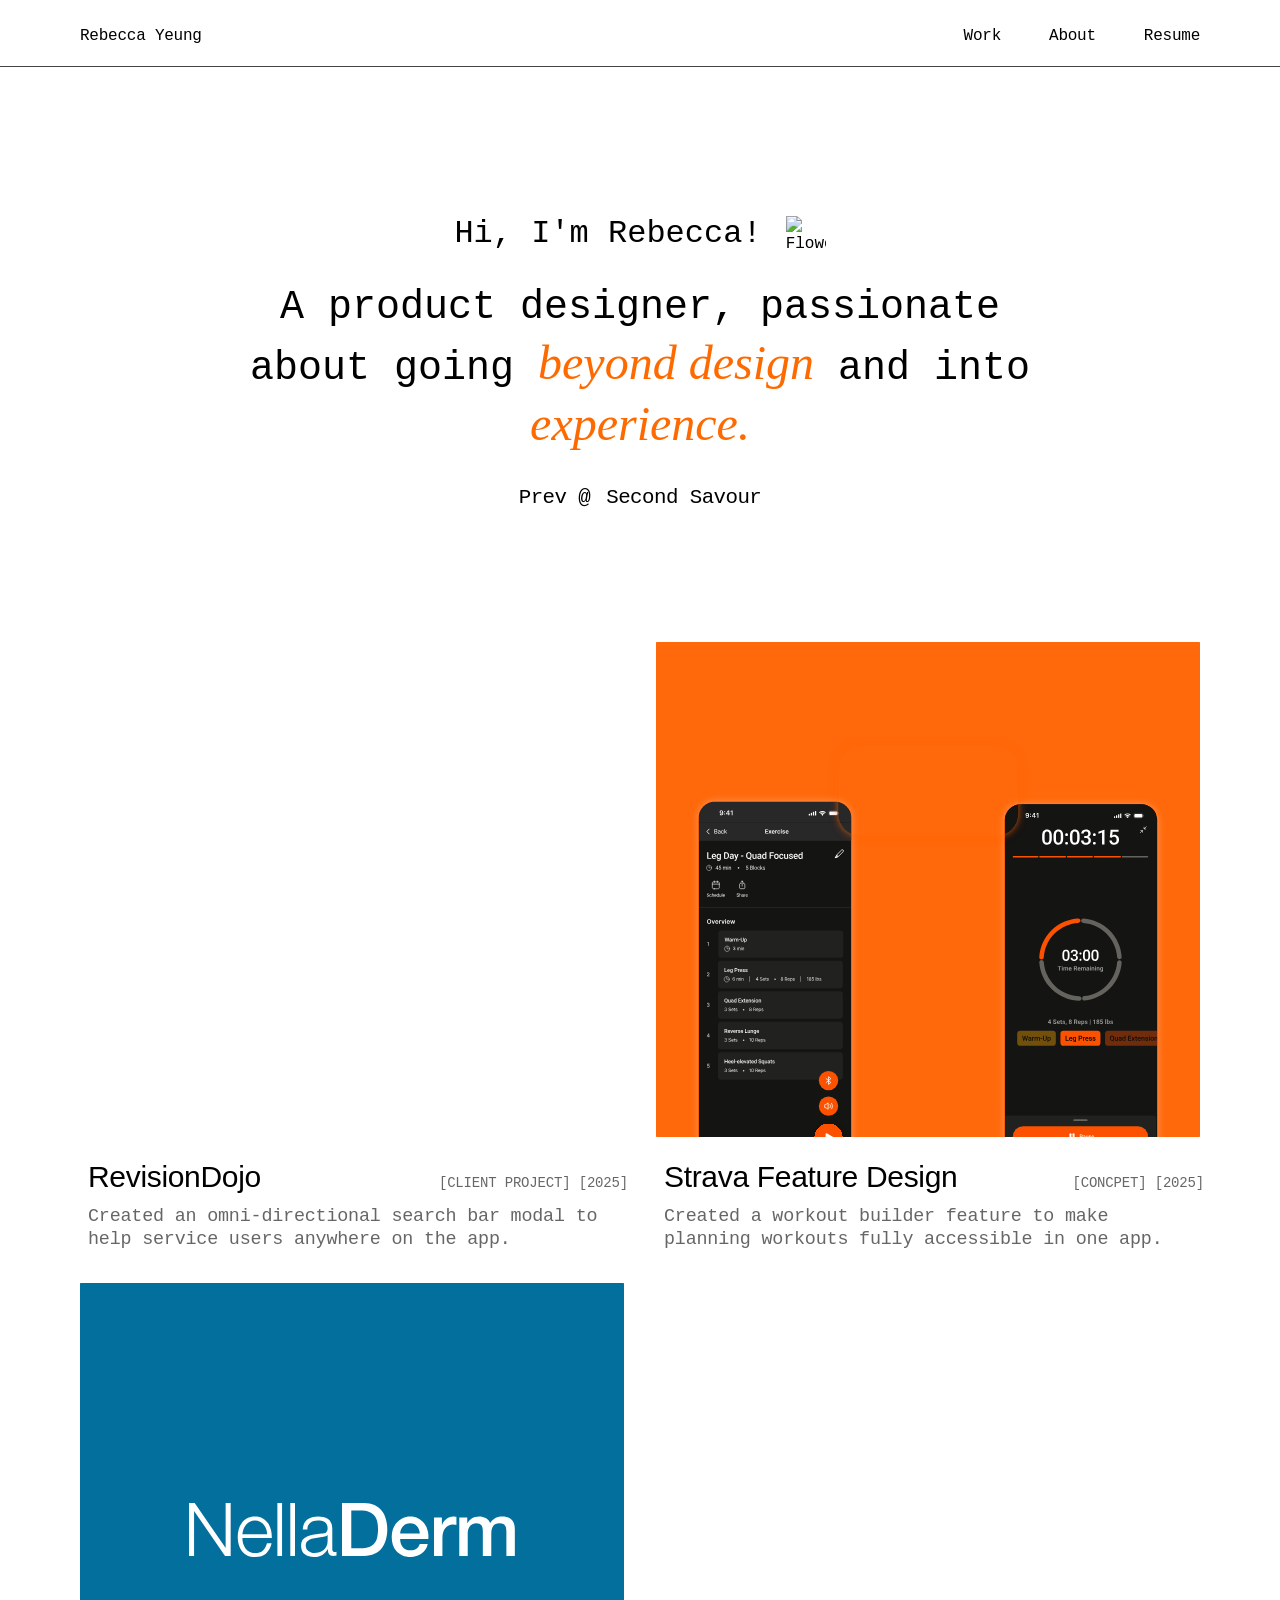
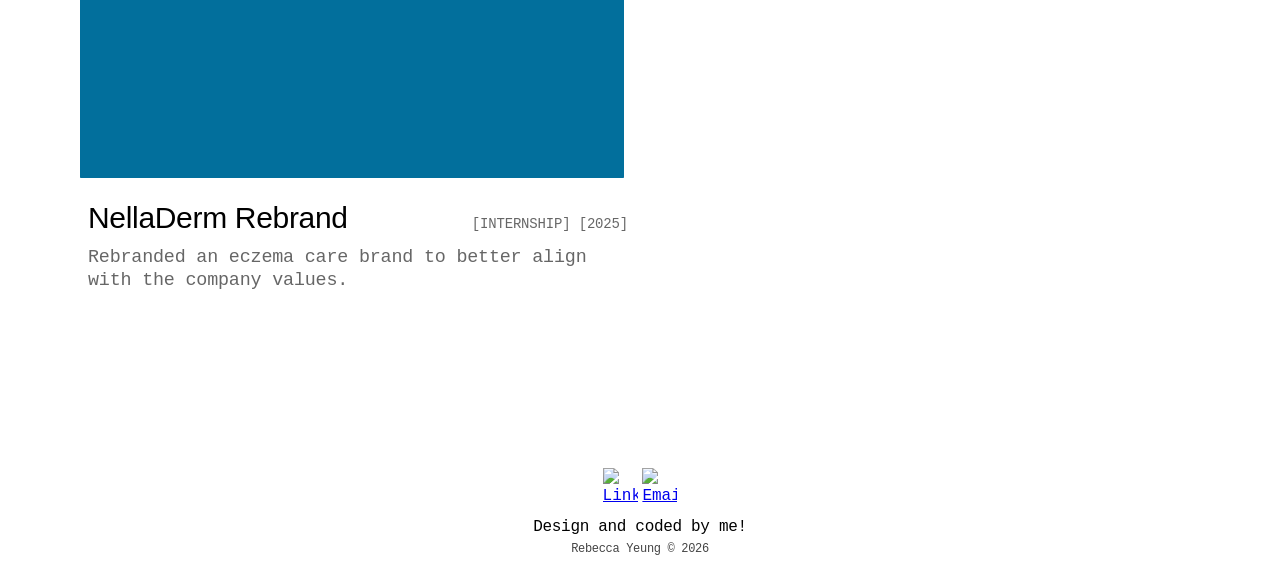
==== index.html @ e57e9203 "added the styling for the home page" ====
<!DOCTYPE html>
<html lang="en">
  <head>
    <meta charset="UTF-8" />
    <meta name="viewport" content="width=device-width, initial-scale=1.0" />
    <title>Rebecca Yeung - Porfolio</title>
    <link rel="icon" type="image/svg+xml" href="/flower-icon.svg" />
    <link rel="stylesheet" href="public/css/landing.css" />
  </head>

  <body>
    <!-- Header Navigation -->
    <header class="header">
        <div class="container">
            <nav class="nav">
                <div class="nav-left">
                    <li><a href="index.html">Rebecca Yeung</a></li>
                </div>
                <ul class="nav-links">
                    <li><a href="index.html#work">Work</a></li>
                    <li><a href="public/pages/about.html">About</a></li>
                    <li><a href="public/assets/rebecca-yeung-resume.pdf">Resume</a></li>
                </ul>
            </nav>
        </div>
    </header>

    <!-- Hero Section -->
    <section class="hero">
        <div class="container">
            <div class="hero-content">
                <div class="intro">
                    <h1>Hi, I'm Rebecca!</h1>
                    <img class="flower-icon" width="35" height="35" src="public/assets/flower-icon.svg" alt="Flower Icon">
                </img>
                </div>
                
                <h2 class="tagline">
                    A product designer, passionate about going 
                    <span class="highlight">beyond design</span> 
                    and into <span class="highlight">experience.</span>
                </h2>

                <p class="employment">
                  Prev @ <a href="https://www.secondsavour.ca/" target="_blank">Second Savour</a>
                </p>
            </div>
        </div>
    </section>

    <!-- Projects Section -->
    <section class="projects" id="work">
        <div class="container">
            <div class="projects-grid">
                <!-- Project 1: RevisionDojo -->
               <div class="project-card">
                    <div class="project-image">
                        <video autoplay muted loop playsinline>
                            <source src="public/assets/revisiondojo.mp4" type="video/mp4">
                        </video>
                    </div>
                    <div class="project-info">
                        <div class="project-header">
                            <h3>RevisionDojo</h3>
                            <span class="project-meta">[CLIENT PROJECT] [2025]</span>
                        </div>
                        <p class="project-description">Created an omni-directional search bar modal to help service users anywhere on the app.</p>
                    </div>
                </div>

                <!-- Project 2: Strava Feature Design -->
                <div class="project-card">
                      <div class="project-image orange-bg">
                          <video autoplay loop muted playsinline>
                              <source src="public/assets/strava-video-home.mp4" type="video/mp4">
                          </video>
                          <img src="public/assets/strava.svg" alt="Strava workout interface">
                      </div>
                      <div class="project-info">
                          <div class="project-header">
                              <h3>Strava Feature Design</h3>
                              <span class="project-meta">[CONCPET] [2025]</span>
                          </div>
                          <p class="project-description">Created a workout builder feature to make planning workouts fully accessible in one app.</p>
                      </div>
                  </div>

                <!-- Project 3: NellaDerm Rebrand -->
                <div class="project-card">
                      <div class="project-image blue-bg">
                          <img src="public/assets/NellaDerm.svg" alt="NellaDerm product packaging">
                      </div>
                      <div class="project-info">
                          <div class="project-header">
                              <h3>NellaDerm Rebrand</h3>
                              <span class="project-meta">[INTERNSHIP] [2025]</span>
                          </div>
                          <p class="project-description">Rebranded an eczema care brand to better align with the company values.</p>
                      </div>
                  </div>
            </div>
        </div>
    </section>

    <!-- Footer -->
    <footer class="footer">
      <div class="container">
          <div class="footer-content">
              <div class="social-icons">
                  <!-- LinkedIn Icon -->
                  <a href="https://linkedin.com/in/rebecca-yeung-" aria-label="LinkedIn" class="social-icon">
                      <img src="public/assets/linkedin.svg" alt="LinkedIn" width="35" height="35">
                  </a>
                  <!-- Email Icon -->
                  <a href="mailto:rcy3@sfu.ca" aria-label="Email" class="social-icon">
                      <img src="public/assets/mail.svg" alt="Email" width="35" height="35">
                  </a>
              </div>
              <p class="footer-text">Design and coded by me!</p>
              <h6 class="footer-copyright">Rebecca Yeung © 2026</h6>
          </div>
      </div>
    </footer>
</body>
</html>
---- public/css/landing.css ----
html {
    scroll-behavior: smooth;
}

/* Reset and Base Styles */
* {
    margin: 0;
    padding: 0;
    box-sizing: border-box;
}

/* FONTS */
@font-face {
  font-family: "IBM Plex Serif";
  src: url("../fonts/IBMPlexSerif-Regular.ttf") format("ttf"); /* .. goes back a folder */
  font-weight: 500;
  font-style: normal;
}

@font-face {
  font-family: "IBM Plex Mono";
  src: url("../fonts/IBMPlexMono-Regular.ttf") format("ttf"); /* .. goes back a folder */
  font-weight: 500;
  font-style: normal;
}

@font-face {
  font-family: "IBM Plex Mono";
  src: url("../fonts/IBMPlexMono-Light.ttf") format("ttf"); /* .. goes back a folder */
  font-weight: 400;
  font-style: normal;
}

@font-face {
  font-family: "IBM Plex Mono";
  src: url("../fonts/IBMPlexMono-ExtraLight.ttf") format("ttf"); /* .. goes back a folder */
  font-weight: 300;
  font-style: normal;
}



body {
    font-family: 'Inter', 'IBM Plex Mono', 'IBM Plex Serif', monospace;
    background-color: #ffffff;
    color: #000000;
    line-height: 1.6;
    overflow-x: hidden;
}

/* Container */
.container {
    max-width: 107.5rem;
    margin: 0 auto;
    padding: 0 5rem;
}

@media (max-width: 48rem) {
    .container {
        padding: 0 1.5rem;
    }
}

/* Header */
.header {
    padding: 1.5rem 0 1rem;
    border-bottom: 0.06rem solid #444444;
    position: fixed;
    top: 0;
    left: 0;
    right: 0;
    background-color: white;
    z-index: 1000;
}

.intro {
   padding: 1rem;
}
.nav {
    display: flex;
    justify-content: space-between;
    align-items: center;
}

.nav-left {
    font-family: "IBM Plex Mono", monospace;
    font-size: 1rem;
    color: #666666;
    letter-spacing: -0.015rem;
    list-style: none;
    font-weight: 400;
}

.nav-links {
    display: flex;
    gap: 3rem;
    list-style: none;
    color: #666666;
    font-weight: 400;
}


.nav-links a {
    font-family: 'IBM Plex Mono', monospace;
    font-size: 1rem;
    color: rgba(0, 0, 0, 0.6);
    text-decoration: none;
    transition: color 0.3s ease;
    letter-spacing: -0.015rem;
}

.nav-links a:hover {
    color: #FF6A00;
}

.nav-left a:hover {
    color: #FF6A00;
}

.nav-links a:visited,
.nav-left a:visited {
    color: inherit;
}

.nav-links a,
.nav-left a {
    color: black; 
    text-decoration: none;
}

.nav-links a:visited,
.nav-left a:visited {
    color: (rgb(0,0,0,0.6)); 
}

.nav-links a:hover,
.nav-left a:hover {
    color: #FF6A00; 
}

@media (max-width: 48rem) {
    .nav-links {
        gap: 1.5rem;
    }
    
    .nav-left a {
        font-size: 0.75rem;
    }
    .nav-links a {
        font-size: 0.75rem;
    }
    .header {
        padding: 1rem 0 0.5rem;
    }
}

/* Hero Section */
.hero {
    padding: 12rem 0 4rem;
    text-align: center;
}

.hero-content {
    max-width: 75rem;
    margin: 0 auto;
}

.intro {
    display: flex;
    align-items: flex-start;
    gap: 1.5rem;
    margin-bottom: 0.5rem;
    justify-content: center;
}

.intro h1 {
    font-size: 2rem;
    font-weight: 400;
}

.flower-icon {
    height: 2.5rem;
    width: 2.5rem;
    flex-shrink: 0;
    margin-top: 0.5rem;
}

.tagline {
    font-size: 2.5rem;
    font-weight: 400;
    line-height: 1.25;
    margin-bottom: 2.625rem;
    max-width: 50rem;
    word-spacing: 1;
    display: block;
    margin-left: auto;
    margin-right: auto;
}

.highlight {
    color: #FF6A00;
    font-family: "IBM Plex Serif", serif;
    font-weight: medium;
    font-style: italic;
    font-size: 3rem;
}

.employment {
    display: flex;
    align-items: center;
    gap: 1rem;
    color: black;
    font-size: 1.3rem;
    letter-spacing: -0.035rem;
    cursor: pointer;
    justify-content: center;
    margin-top: -1rem;
}


.employment a:hover {
    color: #FF6A00;
}

.employment a,
.employment a:visited {
    color: black;
    text-decoration: none;
}

.employment a:hover {
    color: #FF6A00;
}

@media (max-width: 48rem) {
    .hero {
        padding: 5rem 0 3.5rem;
    }

    .intro h1 {
        font-size: 1.5rem;
    }

    .flower-icon {
        width: 2rem;
        height: 2rem;
    }

    .tagline {
        font-size: 1.5rem;
    }

    .employment {
        font-size: 1rem;
    }
}

@media (max-width: 64rem) {
    .highlight {
        font-size: 2rem;
    }
}

/* Projects Section */
.projects {
    padding: 4rem 0 1rem;
}

.projects-grid {
    display: grid;
    grid-template-columns: repeat(2, 1fr);
    gap: 2rem;
    max-width: 100%;
    margin: 0;
    padding: 0;
}
.project-card {
    cursor: pointer;
}

.project-image::after {
    content: '';
    position: absolute;
    top: 0;
    left: 0;
    width: 100%;
    height: 100%;
    background-color: rgba(33, 33, 33, 0);
    pointer-events: none;
    border-radius: 0.05rem
    
}

.project-card:hover .project-image::after {
    background-color: rgba(33, 33, 33, 0.3);
    transition: ease 0.5s;
}

.project-image {
    width: 100%;
    aspect-ratio: 1.1;
    border-radius: 0.05rem;
    border-color: #666666;
    overflow: hidden;
    margin-bottom: 1.5rem;
    display: flex;
    align-items: center;
    justify-content: center;
    position: relative;
}

.project-image img,
.project-image video {
    width: 100%;
    height: 100%;
    object-fit: cover;
}

.project-image img {
    width: 60%;
    height: auto;
    object-fit: contain;
    object-position: top;
}

.orange-bg {
    position: relative;
}

.orange-bg img {
    width: 87%;
    height: auto;
    margin-top: 11.5rem;
    object-fit: contain;
    object-position: top;
}

.orange-bg video {
    position: absolute;
    top: 4rem;
    left: 50%;
    transform: translateX(-50%);
    width: 33%;
    height: auto;
    object-fit: contain;
    object-position: top;
    border-radius: 1.4rem;
    z-index: 1;
    margin-top: 2.5rem;
    box-shadow: 0 0 0.3rem rgba(255, 106, 0, 0.4),
            0 0 0.5rem rgba(255, 106, 0, 0.3),
            0 0 0.7rem rgba(255, 106, 0, 0.2);
}

.orange-bg video:hover {
    filter: brightness(0.9);
}  

.orange-bg {
    background: #FF690B;
}
    
.blue-bg {
    background: #026F9C;
}

.project-info {
    padding: 0 0.5rem;
}

.project-header {
    display: flex;
    justify-content: space-between;
    align-items: baseline;
    margin-bottom: 0.75rem;
    margin-top: -0.5rem;
    flex-wrap: wrap;
    gap: 0.75rem;
    font-weight: 300;
    font-family: "IBM Plex Mono", monospace;
}

.project-info h3 {
    font-size: 1.875rem;
    font-weight: 500;
    letter-spacing: -0.02rem;
    font-family: "Inter", sans-serif;
    font-weight: 500;
}

.project-meta {
    font-size: 0.875rem;
    color: rgba(0, 0, 0, 0.6);
    letter-spacing: -0.01125rem;
    margin-right: -0.75rem;
    font-weight: 400;

}

.project-description {
    font-size: 1.15rem;
    line-height: 1.25;
    color: rgba(0, 0, 0, 0.6);
    letter-spacing: -0.0125rem;
    font-weight: 300;
    margin-top: -0.5rem;
}

@media (max-width: 64rem) {
    .projects-grid {
        grid-template-columns: 1fr;
        gap: 3.75rem;
    }

    .project-card:last-child {
        grid-column: 1;
    }

    .orange-bg img {
        width: 90%;
        margin-top: 11.5rem;
    }

    .orange-bg video {
        width: 38%;
        margin-top: 2rem;
    }

    .project-description {
        font-size: 1rem;
    }
}

@media (max-width: 48rem) {
    .project-info h3 {
        font-size: 1.5rem;
    }

    .project-meta {
        font-size: 1rem;
    }

    .project-description {
        font-size: 1.125rem;
    }

    .orange-bg img {
        width: 95%;
        margin-top: 9rem;
    }

    .orange-bg video {
        width: 45%;
        margin-top: 1.5rem;
        top: 3rem;
        border-radius: 0.75;
    }

    .project-description {
        font-size: 1rem;
    }
}

@media (max-width: 30rem) {
    .orange-bg img {
        width: 90%;
        margin-top: 6rem;
    }

    .orange-bg video {
        width: 40%;
        margin-top: 1rem;
        top: 2rem;
        border-radius: 0.75rem;
    }
}

/* Footer */
.footer {
    padding: 10rem 0 1.5rem;
}

.footer-content {
    display: flex;
    flex-direction: column;
    align-items: center;
    gap: 0.75rem;
}

.social-icons {
    display: flex;
    gap: 0.3rem;
    margin-bottom: 0.001rem;
}

.social-icon {
    width: 2.1875rem;
    height: 2.1875rem;
    display: flex;
    align-items: center;
    justify-content: center;
    margin-bottom: 0.001rem;
    transition: transform 20ms ease, opacity 20ms ease;
}

.social-icon:hover {
    transform: scale(1.1);
    opacity: 0.8;
}

.footer-text {
    font-size: 1rem;
    color: #000000;
    text-align: center;
    letter-spacing: -0.02rem;
}

.footer-copyright {
    font-size: 0.75rem;
    color: #444444;
    text-align: center;
    letter-spacing: -0.02rem;
    font-weight: 400;
    margin-top: -0.75rem;
}
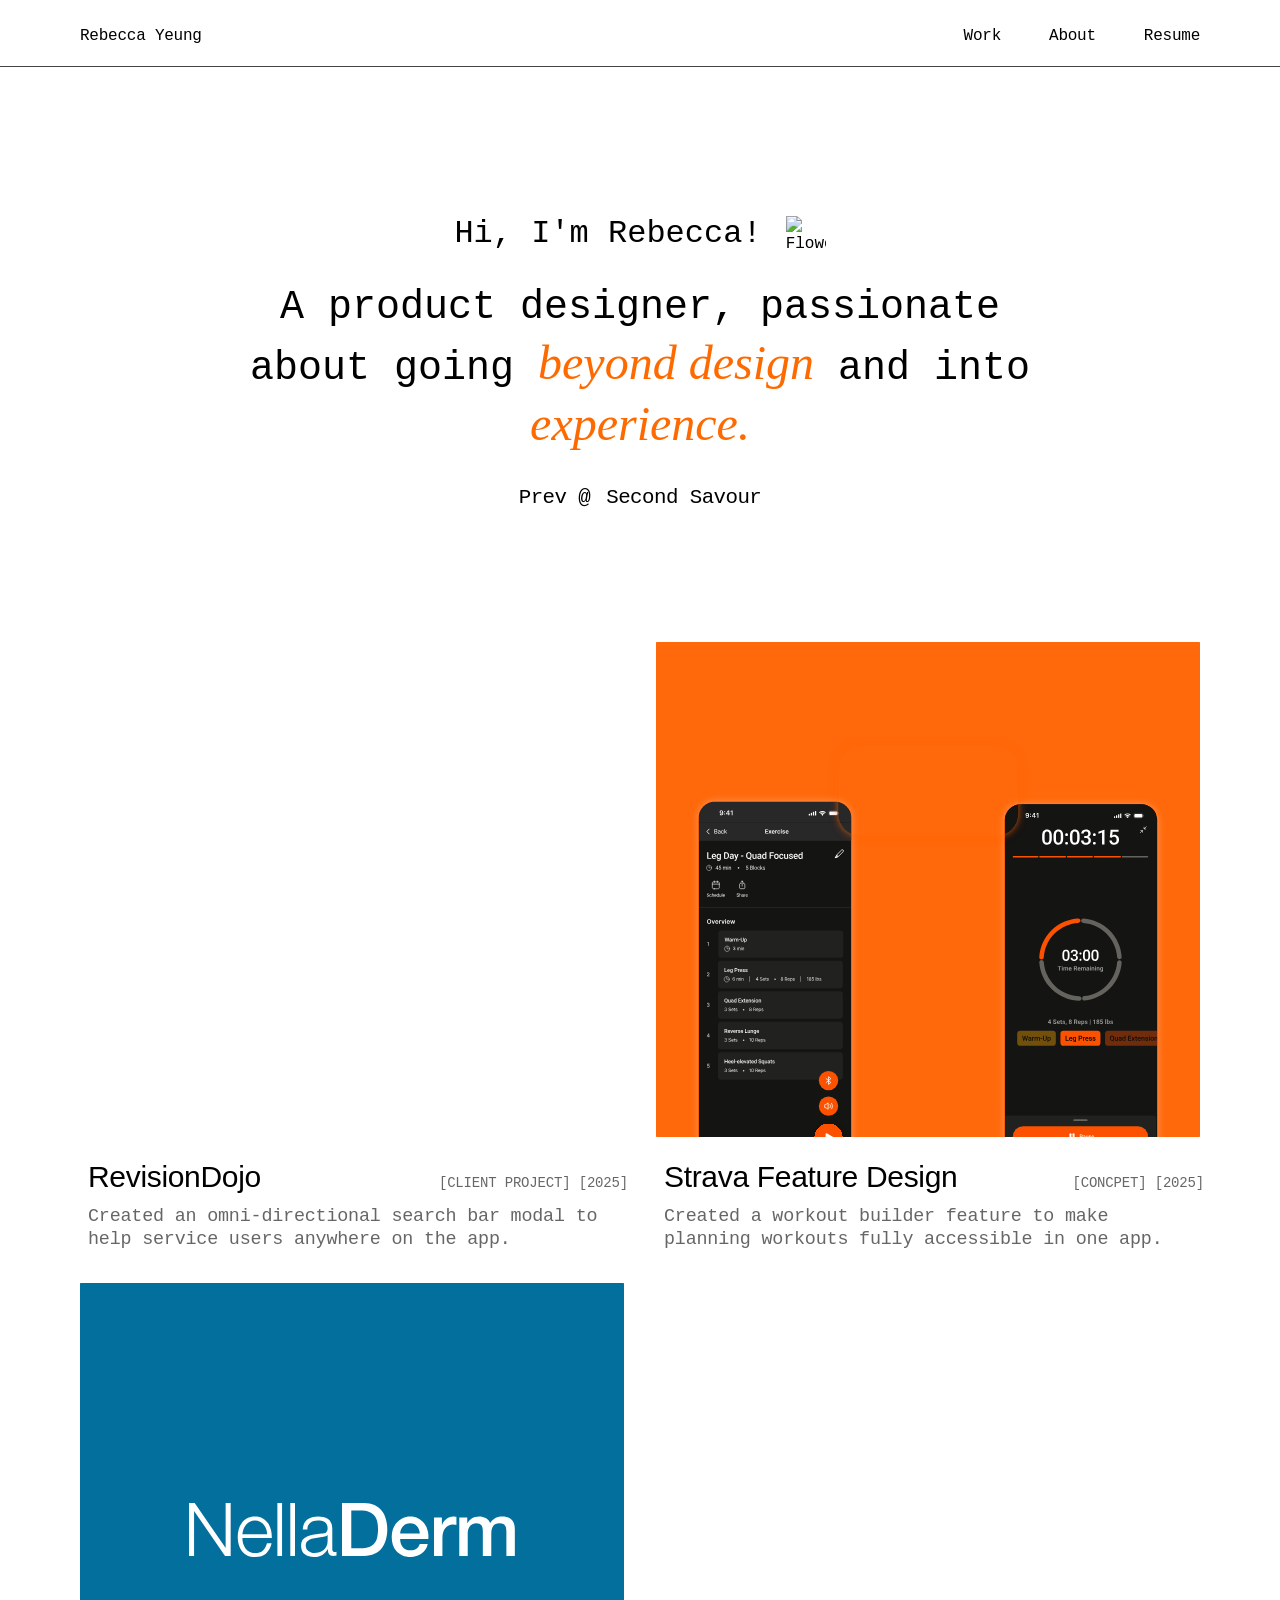
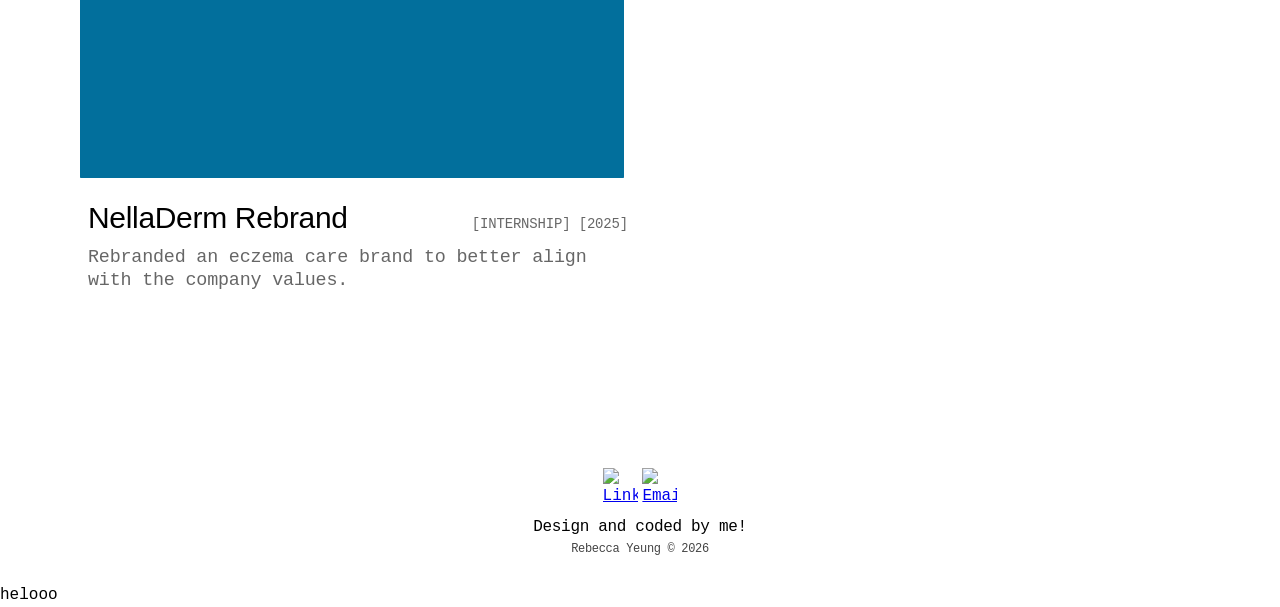
==== commit 90f07d02: "Update index.html" ====
--- a/index.html
+++ b/index.html
@@ -123,3 +123,5 @@
     </footer>
 </body>
 </html>
+
+helooo
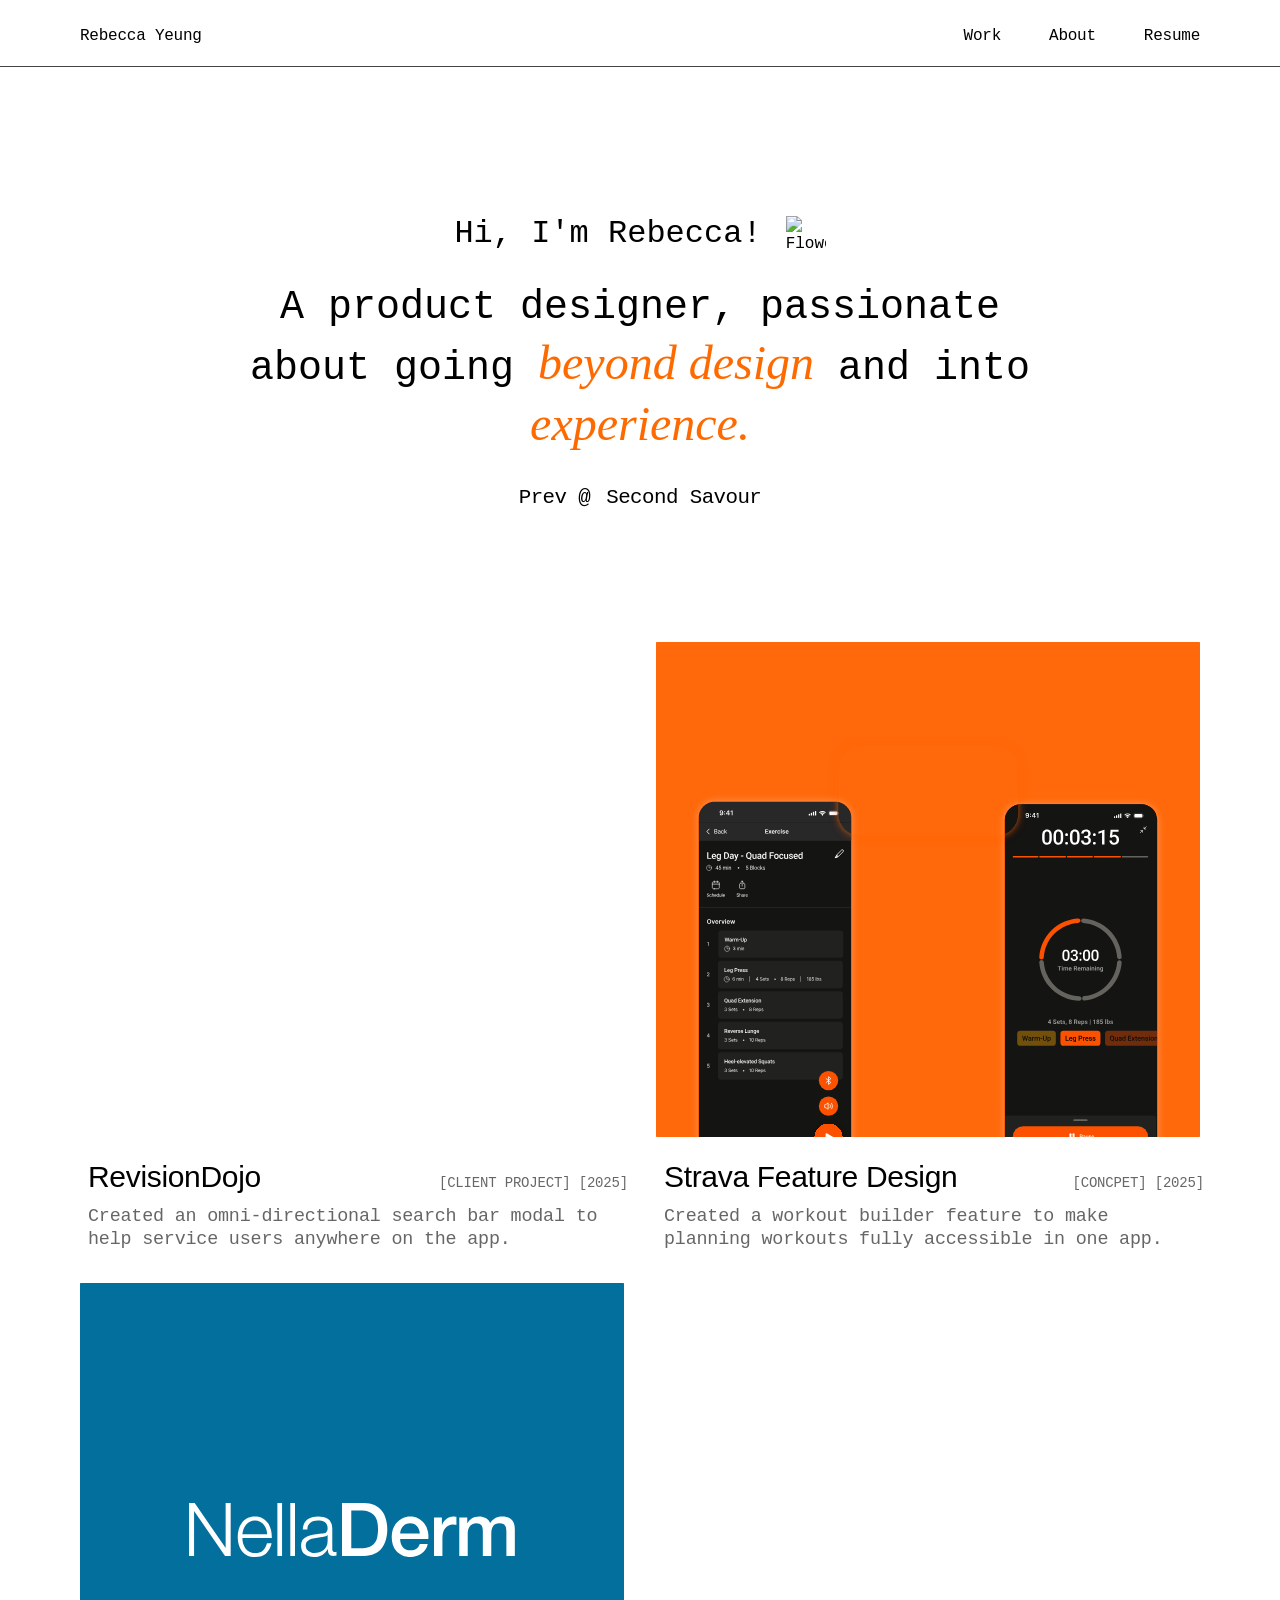
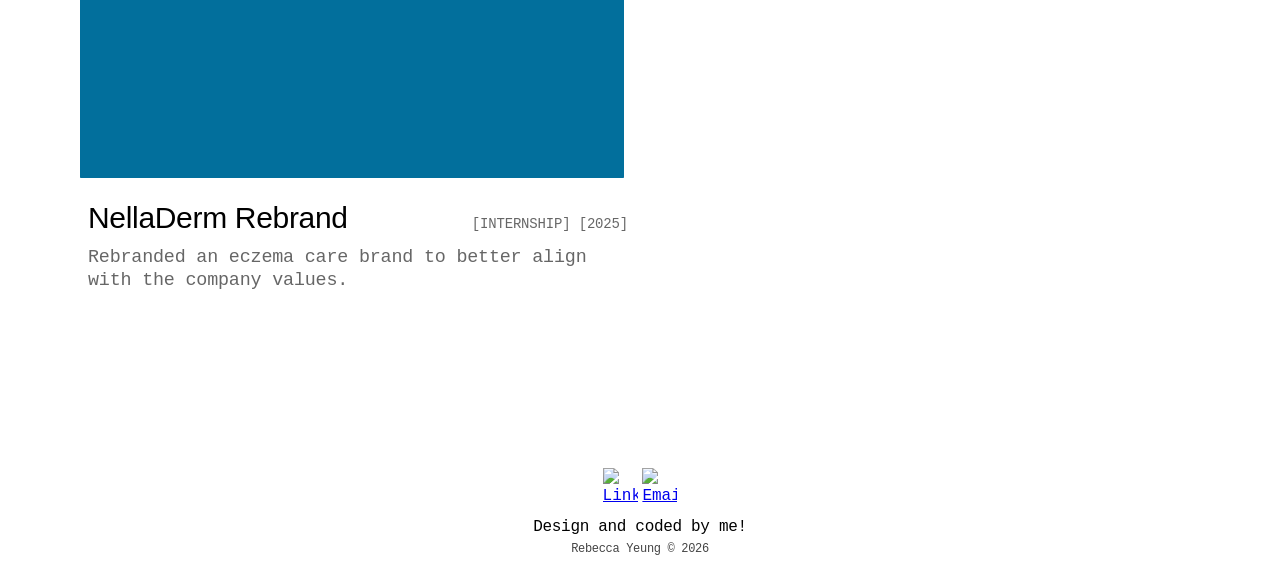
==== commit c512e623: "Update index.html" ====
--- a/index.html
+++ b/index.html
@@ -123,5 +123,3 @@
     </footer>
 </body>
 </html>
-
-helooo
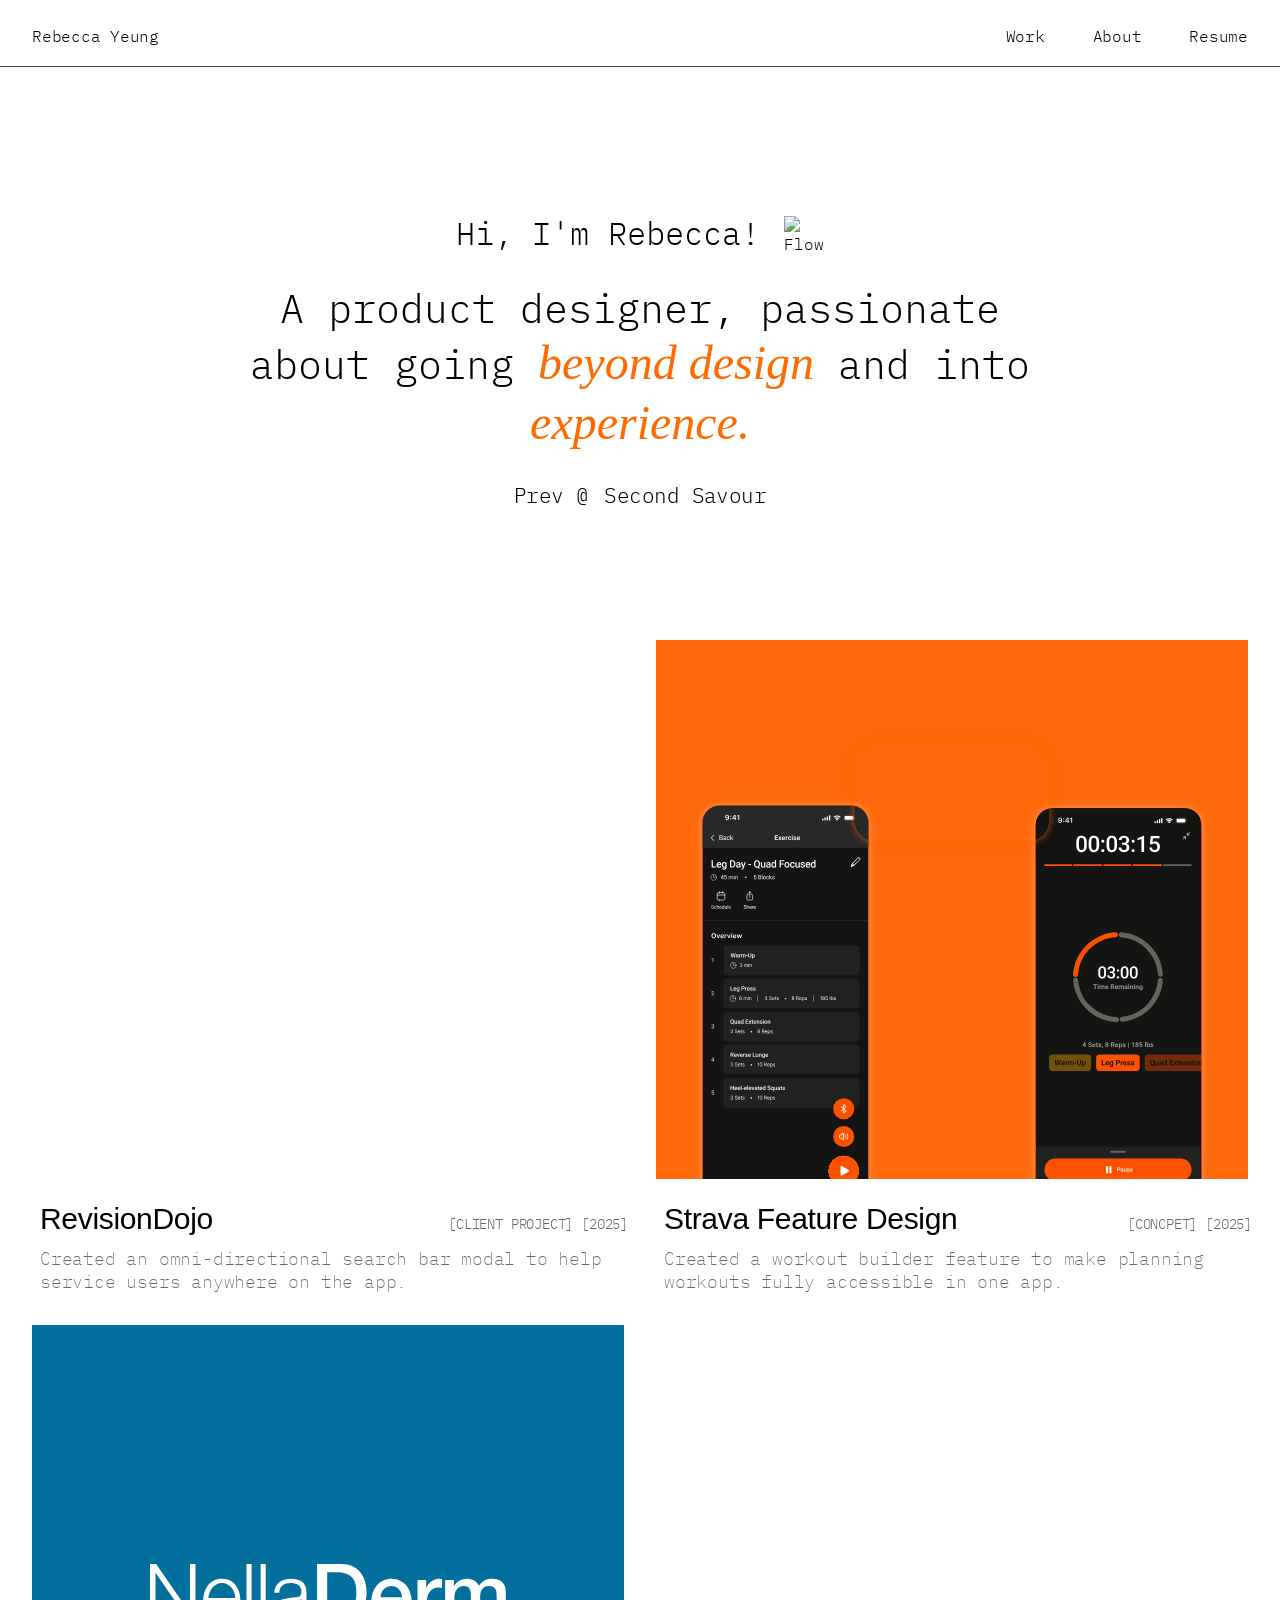
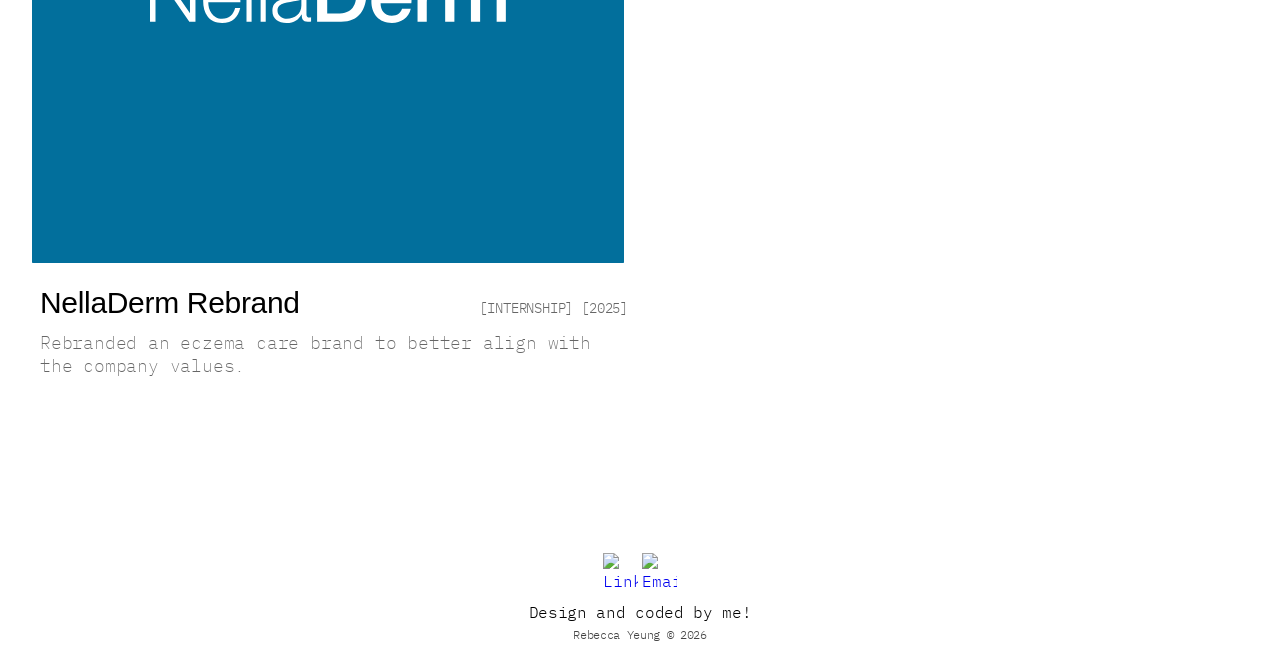
==== commit d30bb4e9: "updated about and revisiondojo page" ====
--- a/index.html
+++ b/index.html
@@ -52,8 +52,10 @@
     <section class="projects" id="work">
         <div class="container">
             <div class="projects-grid">
-                <!-- Project 1: RevisionDojo -->
-               <div class="project-card">
+
+            <!-- Project 1: RevisionDojo -->
+            <a href="public/pages/revisiondojo.html" class="project-link">
+                <div class="project-card">
                     <div class="project-image">
                         <video autoplay muted loop playsinline>
                             <source src="public/assets/revisiondojo.mp4" type="video/mp4">
@@ -67,6 +69,8 @@
                         <p class="project-description">Created an omni-directional search bar modal to help service users anywhere on the app.</p>
                     </div>
                 </div>
+            </a>
+        
 
                 <!-- Project 2: Strava Feature Design -->
                 <div class="project-card">
@@ -74,7 +78,7 @@
                           <video autoplay loop muted playsinline>
                               <source src="public/assets/strava-video-home.mp4" type="video/mp4">
                           </video>
-                          <img src="public/assets/strava.svg" alt="Strava workout interface">
+                          <img src="public/assets/strava.svg" alt="Strava interface">
                       </div>
                       <div class="project-info">
                           <div class="project-header">
--- a/public/css/landing.css
+++ b/public/css/landing.css
@@ -12,28 +12,28 @@
 /* FONTS */
 @font-face {
   font-family: "IBM Plex Serif";
-  src: url("../fonts/IBMPlexSerif-Regular.ttf") format("ttf"); /* .. goes back a folder */
+  src: url("../fonts/IBMPlexSerif-Regular.ttf") format("truetype");
   font-weight: 500;
   font-style: normal;
 }
 
 @font-face {
   font-family: "IBM Plex Mono";
-  src: url("../fonts/IBMPlexMono-Regular.ttf") format("ttf"); /* .. goes back a folder */
+  src: url("../fonts/IBMPlexMono-Regular.ttf") format("truetype");
   font-weight: 500;
   font-style: normal;
 }
 
 @font-face {
   font-family: "IBM Plex Mono";
-  src: url("../fonts/IBMPlexMono-Light.ttf") format("ttf"); /* .. goes back a folder */
+  src: url("../fonts/IBMPlexMono-Light.ttf") format("truetype");
   font-weight: 400;
   font-style: normal;
 }
 
 @font-face {
   font-family: "IBM Plex Mono";
-  src: url("../fonts/IBMPlexMono-ExtraLight.ttf") format("ttf"); /* .. goes back a folder */
+  src: url("../fonts/IBMPlexMono-ExtraLight.ttf") format("truetype");
   font-weight: 300;
   font-style: normal;
 }
@@ -52,7 +52,7 @@
 .container {
     max-width: 107.5rem;
     margin: 0 auto;
-    padding: 0 5rem;
+    padding: 0 2rem;
 }
 
 @media (max-width: 48rem) {
@@ -80,6 +80,7 @@
     display: flex;
     justify-content: space-between;
     align-items: center;
+    padding: 0 -10rem;
 }
 
 .nav-left {
@@ -276,6 +277,12 @@
 }
 .project-card {
     cursor: pointer;
+}
+
+.project-link {
+    text-decoration: none;
+    color: inherit;
+    display: block;
 }
 
 .project-image::after {
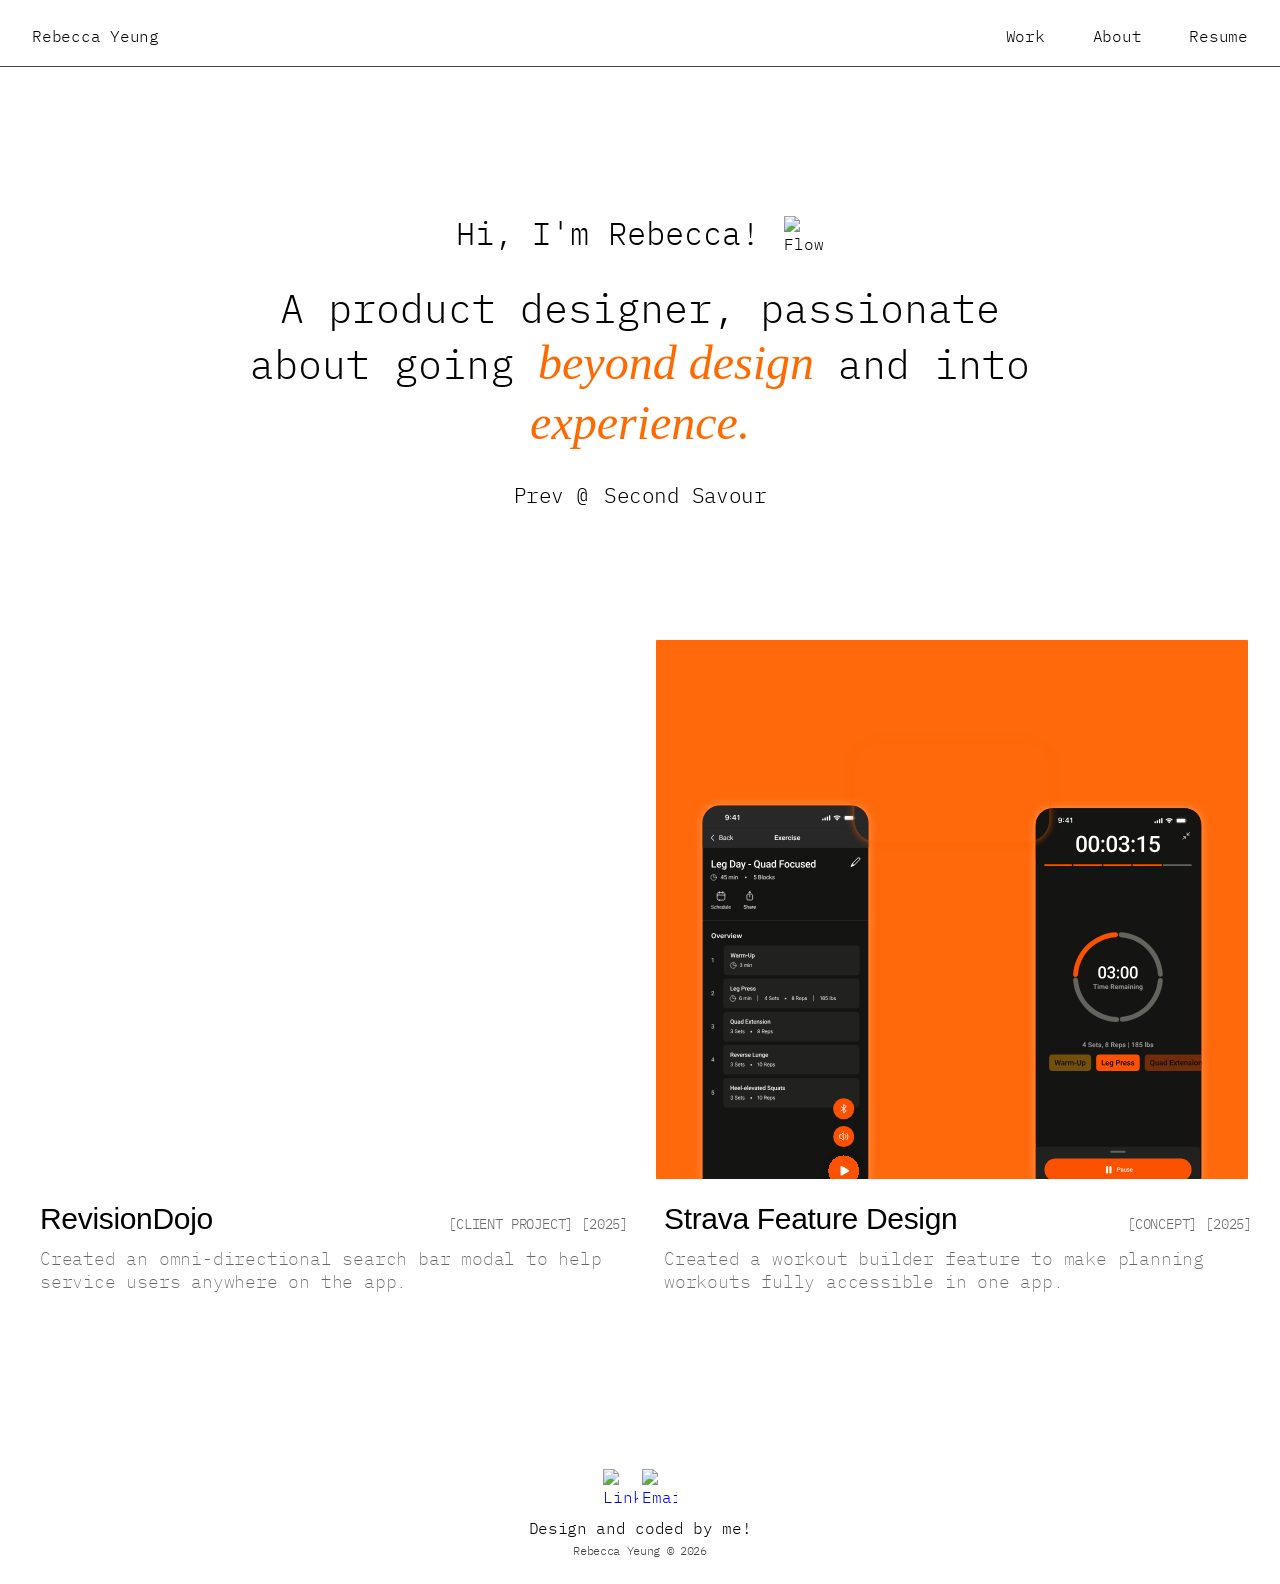
==== commit 78a97524: "strava page done" ====
--- a/index.html
+++ b/index.html
@@ -3,10 +3,11 @@
   <head>
     <meta charset="UTF-8" />
     <meta name="viewport" content="width=device-width, initial-scale=1.0" />
-    <title>Rebecca Yeung - Porfolio</title>
-    <link rel="icon" type="image/svg+xml" href="/flower-icon.svg" />
+    <title>Rebecca Yeung - Portfolio</title>
+    <link rel="icon" type="image/png" href="flower-icon.png" />
+    <link rel="apple-touch-icon" href="flower-icon.png" />
     <link rel="stylesheet" href="public/css/landing.css" />
-  </head>
+</head>
 
   <body>
     <!-- Header Navigation -->
@@ -53,44 +54,46 @@
         <div class="container">
             <div class="projects-grid">
 
-            <!-- Project 1: RevisionDojo -->
+           <!-- Project 1: RevisionDojo -->
             <a href="public/pages/revisiondojo.html" class="project-link">
-                <div class="project-card">
-                    <div class="project-image">
-                        <video autoplay muted loop playsinline>
-                            <source src="public/assets/revisiondojo.mp4" type="video/mp4">
-                        </video>
-                    </div>
-                    <div class="project-info">
-                        <div class="project-header">
-                            <h3>RevisionDojo</h3>
-                            <span class="project-meta">[CLIENT PROJECT] [2025]</span>
-                        </div>
-                        <p class="project-description">Created an omni-directional search bar modal to help service users anywhere on the app.</p>
-                    </div>
+            <div class="project-card">
+                <div class="project-image">
+                <video autoplay muted loop playsinline>
+                    <source src="public/assets/revisiondojo.mp4" type="video/mp4">
+                </video>
                 </div>
+                <div class="project-info">
+                <div class="project-header">
+                    <h3>RevisionDojo</h3>
+                    <span class="project-meta">[CLIENT PROJECT] [2025]</span>
+                </div>
+                <p class="project-description">Created an omni-directional search bar modal to help service users anywhere on the app.</p>
+                </div>
+            </div>
             </a>
-        
 
-                <!-- Project 2: Strava Feature Design -->
-                <div class="project-card">
-                      <div class="project-image orange-bg">
-                          <video autoplay loop muted playsinline>
-                              <source src="public/assets/strava-video-home.mp4" type="video/mp4">
-                          </video>
-                          <img src="public/assets/strava.svg" alt="Strava interface">
-                      </div>
-                      <div class="project-info">
-                          <div class="project-header">
-                              <h3>Strava Feature Design</h3>
-                              <span class="project-meta">[CONCPET] [2025]</span>
-                          </div>
-                          <p class="project-description">Created a workout builder feature to make planning workouts fully accessible in one app.</p>
-                      </div>
-                  </div>
+            <!-- Project 2: Strava Feature Design -->
+            <!-- FIX: <a> now wraps the entire card instead of closing immediately -->
+            <a href="public/pages/strava.html" class="project-link">
+            <div class="project-card">
+                <div class="project-image orange-bg">
+                <video autoplay loop muted playsinline>
+                    <source src="public/assets/strava-video-home.mp4" type="video/mp4">
+                </video>
+                <img src="public/assets/strava.svg" alt="Strava interface">
+                </div>
+                <div class="project-info">
+                <div class="project-header">
+                    <h3>Strava Feature Design</h3>
+                    <span class="project-meta">[CONCEPT] [2025]</span>
+                </div>
+                <p class="project-description">Created a workout builder feature to make planning workouts fully accessible in one app.</p>
+                </div>
+            </div>
+            </a>
 
                 <!-- Project 3: NellaDerm Rebrand -->
-                <div class="project-card">
+                <!-- <div class="project-card">
                       <div class="project-image blue-bg">
                           <img src="public/assets/NellaDerm.svg" alt="NellaDerm product packaging">
                       </div>
@@ -103,7 +106,7 @@
                       </div>
                   </div>
             </div>
-        </div>
+        </div> -->
     </section>
 
     <!-- Footer -->
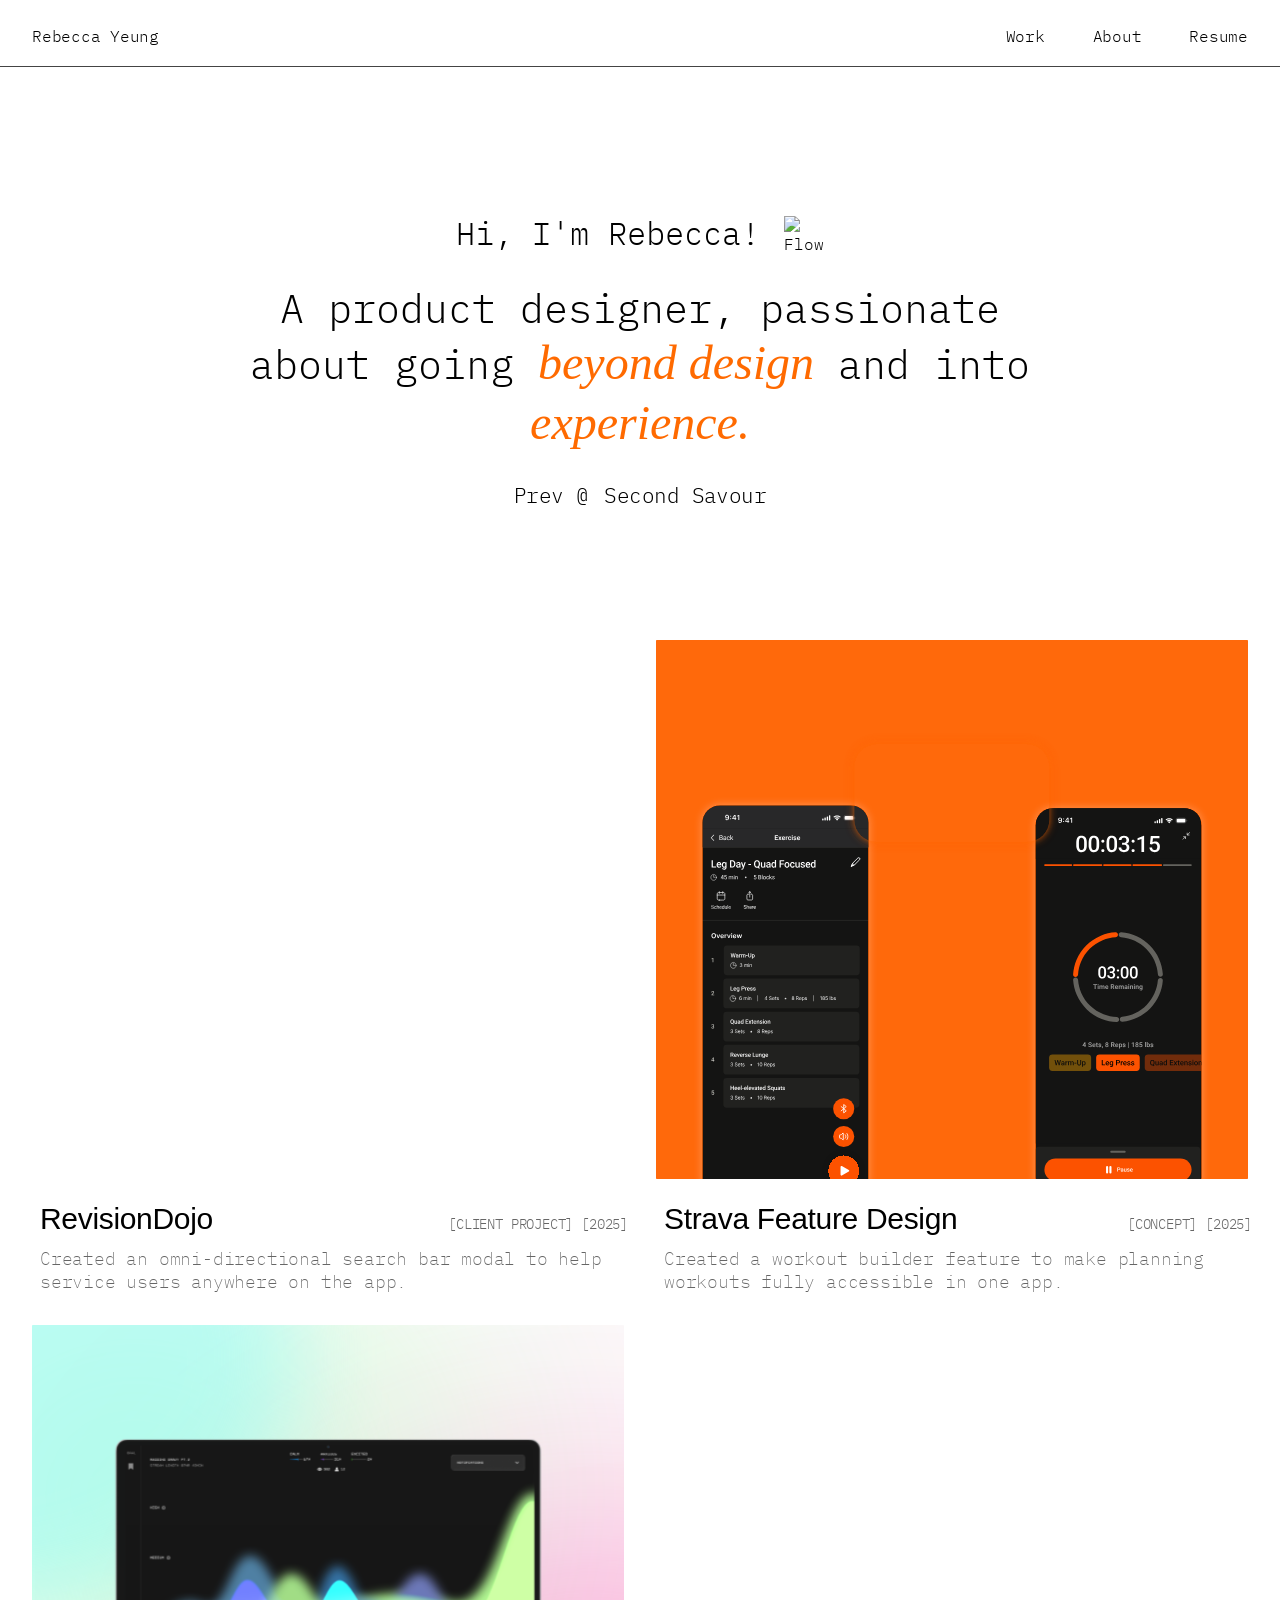
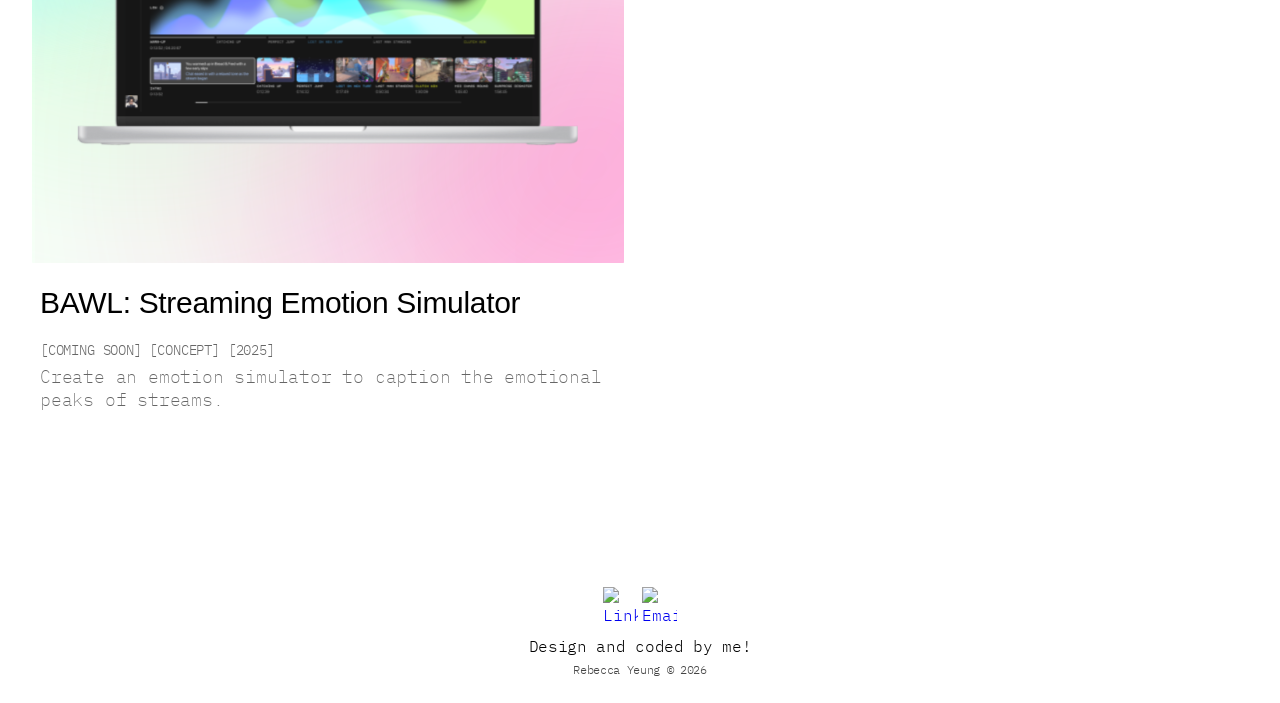
==== commit 709fa00e: "added case study to landing" ====
--- a/index.html
+++ b/index.html
@@ -4,8 +4,8 @@
     <meta charset="UTF-8" />
     <meta name="viewport" content="width=device-width, initial-scale=1.0" />
     <title>Rebecca Yeung - Portfolio</title>
-    <link rel="icon" type="image/png" href="flower-icon.png" />
-    <link rel="apple-touch-icon" href="flower-icon.png" />
+    <link rel="icon" type="image/png" href="public/assets/flower-icon.png" />
+    <link rel="apple-touch-icon" href="public/assets/flower-icon.png" />
     <link rel="stylesheet" href="public/css/landing.css" />
 </head>
 
@@ -92,21 +92,21 @@
             </div>
             </a>
 
-                <!-- Project 3: NellaDerm Rebrand -->
-                <!-- <div class="project-card">
-                      <div class="project-image blue-bg">
-                          <img src="public/assets/NellaDerm.svg" alt="NellaDerm product packaging">
+                <!-- Project 3: BAWL: Emotion Simulator -->
+                <div class="project-card">
+                      <div class="project-image full-bg">
+                          <img src="public/assets/BAWL.svg" alt="BAWL interface">
                       </div>
                       <div class="project-info">
                           <div class="project-header">
-                              <h3>NellaDerm Rebrand</h3>
-                              <span class="project-meta">[INTERNSHIP] [2025]</span>
+                              <h3>BAWL: Streaming Emotion Simulator </h3>
+                              <span class="project-meta">[COMING SOON] [CONCEPT] [2025]</span>
                           </div>
-                          <p class="project-description">Rebranded an eczema care brand to better align with the company values.</p>
+                          <p class="project-description">Create an emotion simulator to caption the emotional peaks of streams.</p>
                       </div>
                   </div>
             </div>
-        </div> -->
+        </div>
     </section>
 
     <!-- Footer -->
--- a/public/css/landing.css
+++ b/public/css/landing.css
@@ -367,9 +367,6 @@
     background: #FF690B;
 }
     
-.blue-bg {
-    background: #026F9C;
-}
 
 .project-info {
     padding: 0 0.5rem;
@@ -413,6 +410,12 @@
     margin-top: -0.5rem;
 }
 
+.full-bg img {
+    width: 100%;
+    height: 100%;
+    object-fit: cover;
+}
+
 @media (max-width: 64rem) {
     .projects-grid {
         grid-template-columns: 1fr;
